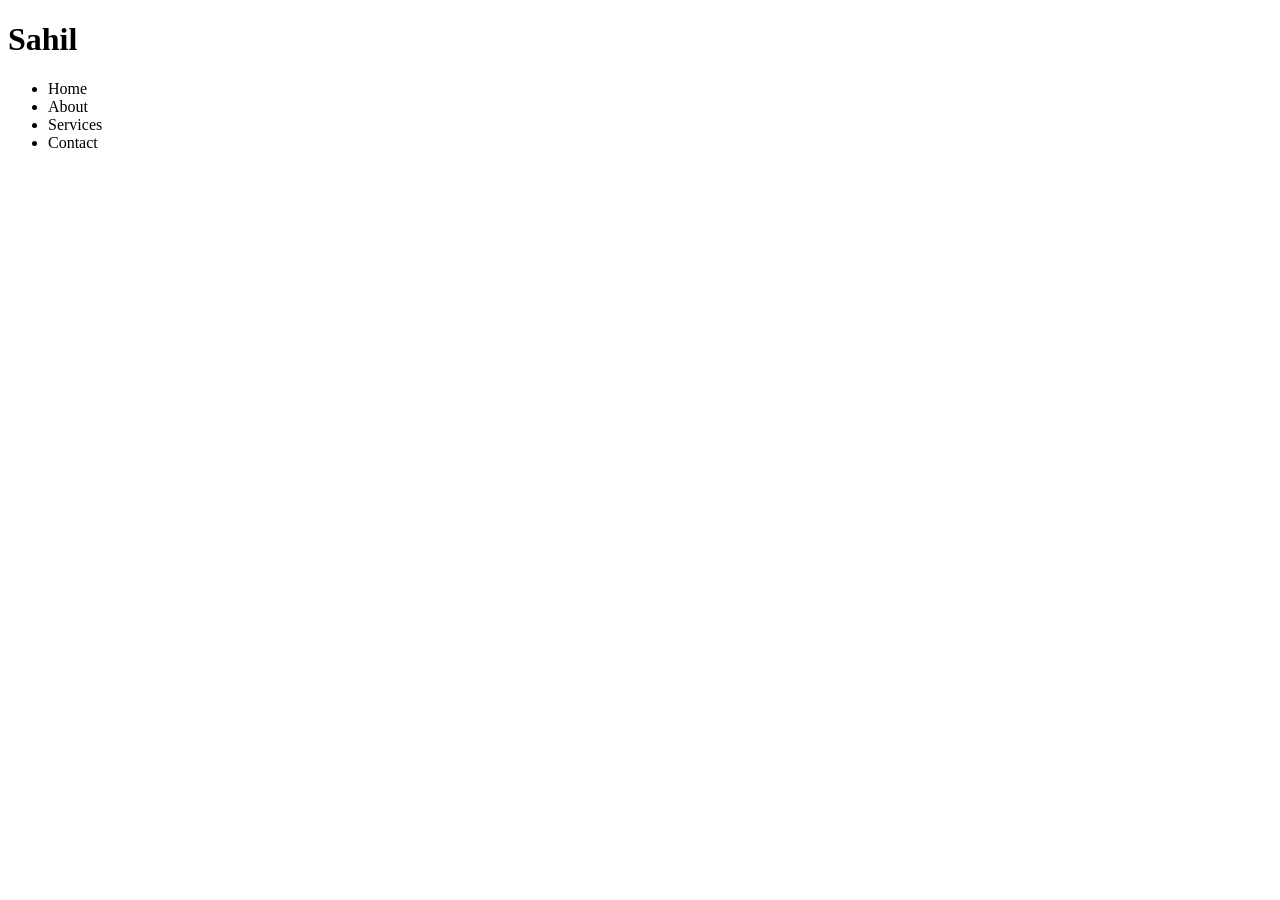
==== index.html @ 3a196357 "project initialize" ====
<!DOCTYPE html>
<html lang="en">


<head>
    <meta charset="UTF-8">
    <meta name="viewport" content="width=device-width, initial-scale=1.0">
    <title>Photoshoot</title>
    <link rel="stylesheet" href="style.css">
</head>

<body>
    <header class="container">
        <div class="left">
            <h1>Sahil</h1>
        </div>
        <nav class="right">
            <ul>
                <li>Home</li>
                <li>About</li>
                <li>Services</li>
                <li>Contact</li>
            </ul>
        </nav>
    </header>

</body>

</html>
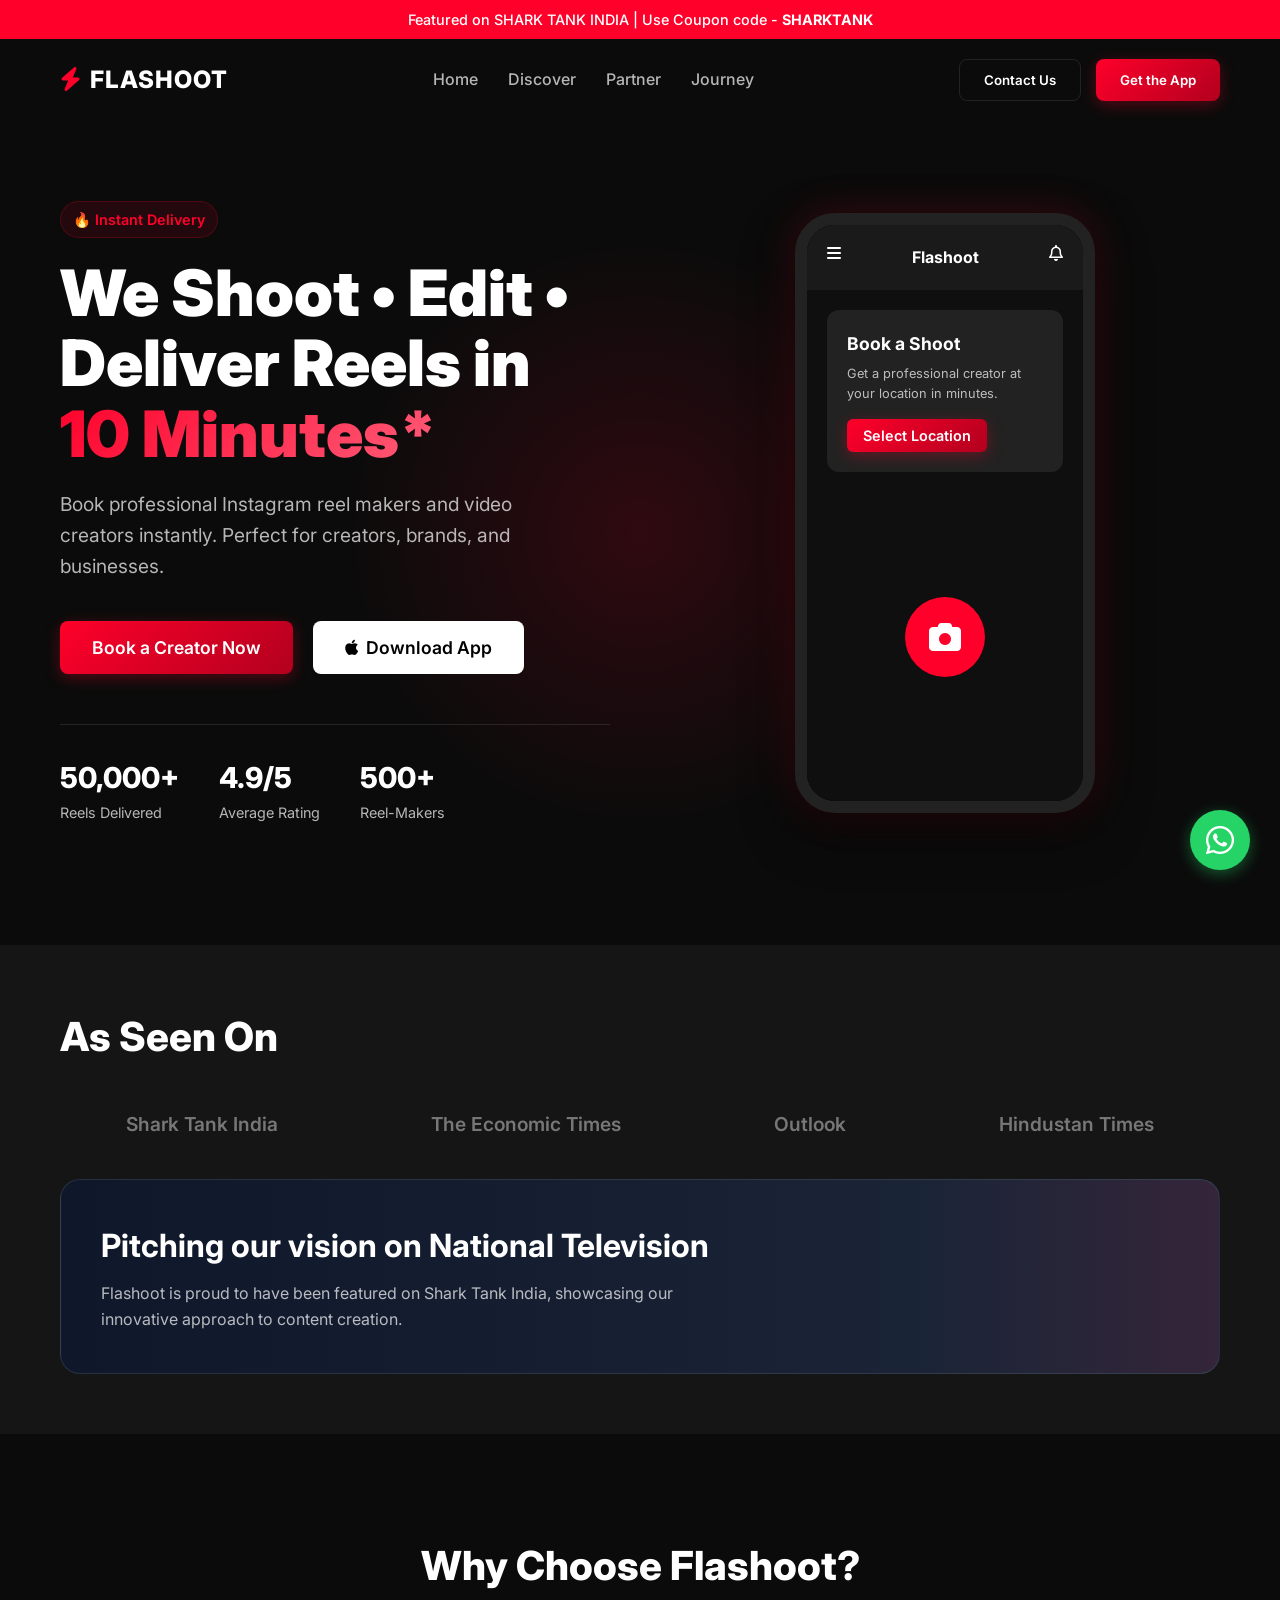
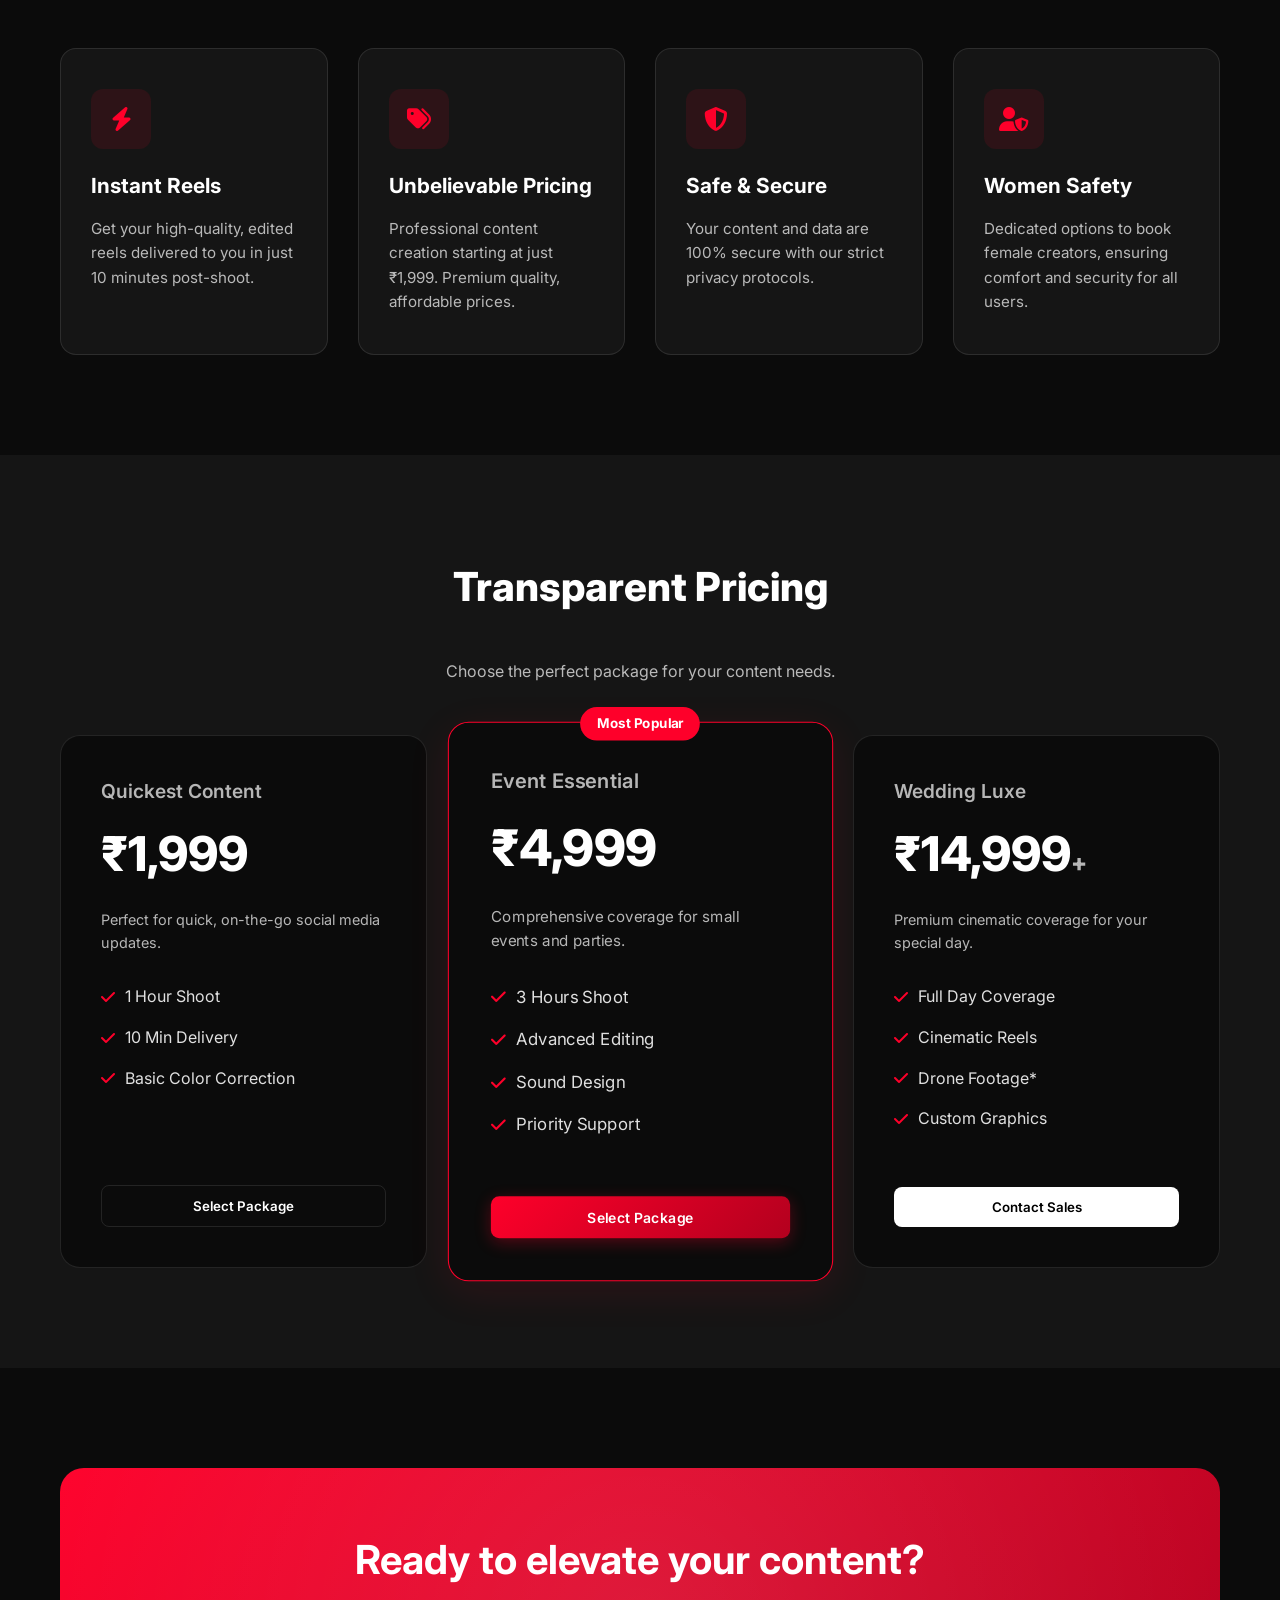
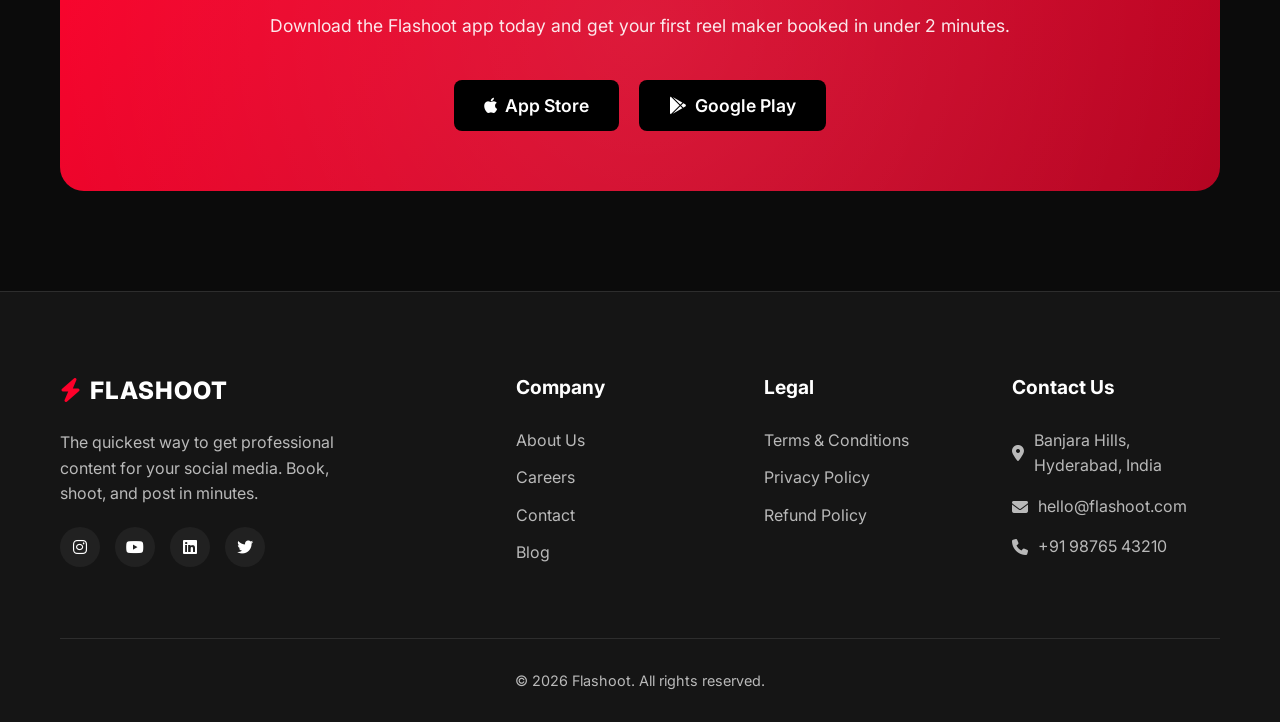
==== commit 99993f3a: "project initialize" ====
--- a/index.html
+++ b/index.html
@@ -1,29 +1,289 @@
 <!DOCTYPE html>
 <html lang="en">
-
-
 <head>
     <meta charset="UTF-8">
     <meta name="viewport" content="width=device-width, initial-scale=1.0">
-    <title>Photoshoot</title>
+    <title>Flashoot: Book Professional Instagram Reel Makers & Video Creators</title>
+    <!-- Google Fonts -->
+    <link rel="preconnect" href="https://fonts.googleapis.com">
+    <link rel="preconnect" href="https://fonts.gstatic.com" crossorigin>
+    <link href="https://fonts.googleapis.com/css2?family=Inter:wght@300;400;600;800;900&display=swap" rel="stylesheet">
+    <!-- FontAwesome for Icons -->
+    <link rel="stylesheet" href="https://cdnjs.cloudflare.com/ajax/libs/font-awesome/6.4.0/css/all.min.css">
     <link rel="stylesheet" href="style.css">
 </head>
-
 <body>
-    <header class="container">
-        <div class="left">
-            <h1>Sahil</h1>
-        </div>
-        <nav class="right">
-            <ul>
-                <li>Home</li>
-                <li>About</li>
-                <li>Services</li>
-                <li>Contact</li>
-            </ul>
-        </nav>
+
+    <!-- Top Banner -->
+    <div class="top-banner">
+        Featured on SHARK TANK INDIA | Use Coupon code - <strong>SHARKTANK</strong>
+    </div>
+
+    <!-- Navigation -->
+    <header class="navbar" id="navbar">
+        <div class="nav-container">
+            <a href="#" class="logo">
+                <span class="logo-icon"><i class="fa-solid fa-bolt"></i></span>
+                FLASHOOT
+            </a>
+            
+            <nav class="nav-links">
+                <a href="#home" class="active">Home</a>
+                <a href="#discover">Discover</a>
+                <a href="#partner">Partner</a>
+                <a href="#journey">Journey</a>
+            </nav>
+
+            <div class="nav-actions">
+                <button class="btn-outline">Contact Us</button>
+                <button class="btn-primary">Get the App</button>
+            </div>
+
+            <button class="mobile-menu-btn" id="mobile-menu-btn">
+                <i class="fa-solid fa-bars"></i>
+            </button>
+        </div>
     </header>
 
+    <!-- Mobile Menu -->
+    <div class="mobile-menu" id="mobile-menu">
+        <a href="#home">Home</a>
+        <a href="#discover">Discover</a>
+        <a href="#partner">Partner</a>
+        <a href="#journey">Journey</a>
+        <button class="btn-outline">Contact Us</button>
+        <button class="btn-primary">Get the App</button>
+    </div>
+
+    <!-- Hero Section -->
+    <section class="hero" id="home">
+        <div class="hero-bg-glow"></div>
+        <div class="container">
+            <div class="hero-content">
+                <div class="badge">🔥 Instant Delivery</div>
+                <h1 class="hero-title">We Shoot • Edit • Deliver Reels in <span class="highlight">10 Minutes*</span></h1>
+                <p class="hero-subtitle">Book professional Instagram reel makers and video creators instantly. Perfect for creators, brands, and businesses.</p>
+                <div class="hero-cta">
+                    <button class="btn-primary btn-large">Book a Creator Now</button>
+                    <button class="btn-secondary btn-large"><i class="fa-brands fa-apple"></i> Download App</button>
+                </div>
+                
+                <div class="stats-row">
+                    <div class="stat-item">
+                        <span class="stat-num">50,000+</span>
+                        <span class="stat-label">Reels Delivered</span>
+                    </div>
+                    <div class="stat-item">
+                        <span class="stat-num">4.9/5</span>
+                        <span class="stat-label">Average Rating</span>
+                    </div>
+                    <div class="stat-item">
+                        <span class="stat-num">500+</span>
+                        <span class="stat-label">Reel-Makers</span>
+                    </div>
+                </div>
+            </div>
+
+            <div class="hero-visual">
+                <div class="phone-mockup">
+                    <div class="phone-screen">
+                        <div class="app-header">
+                            <i class="fa-solid fa-bars"></i>
+                            <span>Flashoot</span>
+                            <i class="fa-regular fa-bell"></i>
+                        </div>
+                        <div class="app-body">
+                            <div class="app-card">
+                                <h3>Book a Shoot</h3>
+                                <p>Get a professional creator at your location in minutes.</p>
+                                <button class="btn-primary btn-small">Select Location</button>
+                            </div>
+                            <div class="app-pulse">
+                                <i class="fa-solid fa-camera"></i>
+                            </div>
+                        </div>
+                    </div>
+                </div>
+            </div>
+        </div>
+    </section>
+
+    <!-- Trust Section -->
+    <section class="trust-section">
+        <div class="container">
+            <h2 class="section-title">As Seen On</h2>
+            <div class="trust-logos">
+                <div class="logo-box">Shark Tank India</div>
+                <div class="logo-box">The Economic Times</div>
+                <div class="logo-box">Outlook</div>
+                <div class="logo-box">Hindustan Times</div>
+            </div>
+            
+            <div class="shark-tank-banner">
+                <div class="st-content">
+                    <h3>Pitching our vision on National Television</h3>
+                    <p>Flashoot is proud to have been featured on Shark Tank India, showcasing our innovative approach to content creation.</p>
+                </div>
+            </div>
+        </div>
+    </section>
+
+    <!-- Features Section -->
+    <section class="features" id="discover">
+        <div class="container">
+            <h2 class="section-title text-center">Why Choose Flashoot?</h2>
+            <div class="features-grid">
+                
+                <div class="feature-card">
+                    <div class="feature-icon"><i class="fa-solid fa-bolt"></i></div>
+                    <h3>Instant Reels</h3>
+                    <p>Get your high-quality, edited reels delivered to you in just 10 minutes post-shoot.</p>
+                </div>
+
+                <div class="feature-card">
+                    <div class="feature-icon"><i class="fa-solid fa-tags"></i></div>
+                    <h3>Unbelievable Pricing</h3>
+                    <p>Professional content creation starting at just ₹1,999. Premium quality, affordable prices.</p>
+                </div>
+
+                <div class="feature-card">
+                    <div class="feature-icon"><i class="fa-solid fa-shield-halved"></i></div>
+                    <h3>Safe & Secure</h3>
+                    <p>Your content and data are 100% secure with our strict privacy protocols.</p>
+                </div>
+
+                <div class="feature-card">
+                    <div class="feature-icon"><i class="fa-solid fa-user-shield"></i></div>
+                    <h3>Women Safety</h3>
+                    <p>Dedicated options to book female creators, ensuring comfort and security for all users.</p>
+                </div>
+
+            </div>
+        </div>
+    </section>
+
+    <!-- Pricing Section -->
+    <section class="pricing" id="pricing">
+        <div class="container">
+            <h2 class="section-title text-center">Transparent Pricing</h2>
+            <p class="section-subtitle text-center">Choose the perfect package for your content needs.</p>
+            
+            <div class="pricing-grid">
+                
+                <div class="pricing-card">
+                    <div class="pkg-name">Quickest Content</div>
+                    <div class="pkg-price">₹1,999</div>
+                    <p class="pkg-desc">Perfect for quick, on-the-go social media updates.</p>
+                    <ul class="pkg-features">
+                        <li><i class="fa-solid fa-check"></i> 1 Hour Shoot</li>
+                        <li><i class="fa-solid fa-check"></i> 10 Min Delivery</li>
+                        <li><i class="fa-solid fa-check"></i> Basic Color Correction</li>
+                    </ul>
+                    <button class="btn-outline w-100">Select Package</button>
+                </div>
+
+                <div class="pricing-card popular">
+                    <div class="popular-badge">Most Popular</div>
+                    <div class="pkg-name">Event Essential</div>
+                    <div class="pkg-price">₹4,999</div>
+                    <p class="pkg-desc">Comprehensive coverage for small events and parties.</p>
+                    <ul class="pkg-features">
+                        <li><i class="fa-solid fa-check"></i> 3 Hours Shoot</li>
+                        <li><i class="fa-solid fa-check"></i> Advanced Editing</li>
+                        <li><i class="fa-solid fa-check"></i> Sound Design</li>
+                        <li><i class="fa-solid fa-check"></i> Priority Support</li>
+                    </ul>
+                    <button class="btn-primary w-100">Select Package</button>
+                </div>
+
+                <div class="pricing-card premium">
+                    <div class="pkg-name">Wedding Luxe</div>
+                    <div class="pkg-price">₹14,999<span class="onwards">+</span></div>
+                    <p class="pkg-desc">Premium cinematic coverage for your special day.</p>
+                    <ul class="pkg-features">
+                        <li><i class="fa-solid fa-check"></i> Full Day Coverage</li>
+                        <li><i class="fa-solid fa-check"></i> Cinematic Reels</li>
+                        <li><i class="fa-solid fa-check"></i> Drone Footage*</li>
+                        <li><i class="fa-solid fa-check"></i> Custom Graphics</li>
+                    </ul>
+                    <button class="btn-secondary w-100">Contact Sales</button>
+                </div>
+
+            </div>
+        </div>
+    </section>
+
+    <!-- App CTA Section -->
+    <section class="app-cta">
+        <div class="container">
+            <div class="cta-box">
+                <div class="cta-content">
+                    <h2>Ready to elevate your content?</h2>
+                    <p>Download the Flashoot app today and get your first reel maker booked in under 2 minutes.</p>
+                    <div class="store-buttons">
+                        <button class="btn-store"><i class="fa-brands fa-apple"></i> App Store</button>
+                        <button class="btn-store"><i class="fa-brands fa-google-play"></i> Google Play</button>
+                    </div>
+                </div>
+            </div>
+        </div>
+    </section>
+
+    <!-- Footer -->
+    <footer class="footer">
+        <div class="container">
+            <div class="footer-grid">
+                <div class="footer-brand">
+                    <a href="#" class="logo">
+                        <span class="logo-icon"><i class="fa-solid fa-bolt"></i></span>
+                        FLASHOOT
+                    </a>
+                    <p>The quickest way to get professional content for your social media. Book, shoot, and post in minutes.</p>
+                    <div class="social-links">
+                        <a href="#"><i class="fa-brands fa-instagram"></i></a>
+                        <a href="#"><i class="fa-brands fa-youtube"></i></a>
+                        <a href="#"><i class="fa-brands fa-linkedin"></i></a>
+                        <a href="#"><i class="fa-brands fa-twitter"></i></a>
+                    </div>
+                </div>
+                
+                <div class="footer-links">
+                    <h3>Company</h3>
+                    <ul>
+                        <li><a href="#">About Us</a></li>
+                        <li><a href="#">Careers</a></li>
+                        <li><a href="#">Contact</a></li>
+                        <li><a href="#">Blog</a></li>
+                    </ul>
+                </div>
+
+                <div class="footer-links">
+                    <h3>Legal</h3>
+                    <ul>
+                        <li><a href="#">Terms & Conditions</a></li>
+                        <li><a href="#">Privacy Policy</a></li>
+                        <li><a href="#">Refund Policy</a></li>
+                    </ul>
+                </div>
+
+                <div class="footer-contact">
+                    <h3>Contact Us</h3>
+                    <p><i class="fa-solid fa-location-dot"></i> Banjara Hills, Hyderabad, India</p>
+                    <p><i class="fa-solid fa-envelope"></i> hello@flashoot.com</p>
+                    <p><i class="fa-solid fa-phone"></i> +91 98765 43210</p>
+                </div>
+            </div>
+            <div class="footer-bottom">
+                <p>&copy; 2026 Flashoot. All rights reserved.</p>
+            </div>
+        </div>
+    </footer>
+
+    <!-- Floating WhatsApp Button -->
+    <a href="#" class="whatsapp-float">
+        <i class="fa-brands fa-whatsapp"></i>
+    </a>
+
+    <script src="script.js"></script>
 </body>
-
 </html>
--- a/style.css
+++ b/style.css
@@ -0,0 +1,784 @@
+:root {
+    --primary: #FE002A;
+    --primary-dark: #B3001E;
+    --bg-dark: #0B0B0B;
+    --bg-card: #151515;
+    --bg-card-hover: #1e1e1e;
+    --text-main: #ffffff;
+    --text-muted: rgba(255, 255, 255, 0.7);
+    --border-light: rgba(255, 255, 255, 0.1);
+    --glow-red: rgba(254, 0, 42, 0.3);
+    --transition: all 0.3s ease;
+}
+
+* {
+    margin: 0;
+    padding: 0;
+    box-sizing: border-box;
+}
+
+html {
+    scroll-behavior: smooth;
+}
+
+body {
+    font-family: 'Inter', sans-serif;
+    background-color: var(--bg-dark);
+    color: var(--text-main);
+    line-height: 1.6;
+    overflow-x: hidden;
+}
+
+a {
+    text-decoration: none;
+    color: inherit;
+}
+
+ul {
+    list-style: none;
+}
+
+.container {
+    max-width: 1200px;
+    margin: 0 auto;
+    padding: 0 20px;
+}
+
+/* Utilities */
+.text-center { text-align: center; }
+.w-100 { width: 100%; }
+
+/* Buttons */
+button {
+    font-family: inherit;
+    cursor: pointer;
+    border: none;
+    outline: none;
+    transition: var(--transition);
+    font-weight: 600;
+    border-radius: 8px;
+    display: inline-flex;
+    align-items: center;
+    justify-content: center;
+    gap: 8px;
+}
+
+.btn-primary {
+    background: linear-gradient(135deg, var(--primary), var(--primary-dark));
+    color: white;
+    padding: 12px 24px;
+    box-shadow: 0 4px 15px var(--glow-red);
+}
+
+.btn-primary:hover {
+    transform: translateY(-2px);
+    box-shadow: 0 6px 20px rgba(254, 0, 42, 0.5);
+}
+
+.btn-secondary {
+    background: white;
+    color: black;
+    padding: 12px 24px;
+}
+
+.btn-secondary:hover {
+    background: #f0f0f0;
+    transform: translateY(-2px);
+}
+
+.btn-outline {
+    background: transparent;
+    color: white;
+    border: 1px solid var(--border-light);
+    padding: 12px 24px;
+}
+
+.btn-outline:hover {
+    background: rgba(255, 255, 255, 0.05);
+    border-color: rgba(255, 255, 255, 0.2);
+}
+
+.btn-large {
+    padding: 16px 32px;
+    font-size: 1.1rem;
+}
+
+.btn-small {
+    padding: 8px 16px;
+    font-size: 0.9rem;
+    border-radius: 6px;
+}
+
+/* Top Banner */
+.top-banner {
+    background: var(--primary);
+    color: white;
+    text-align: center;
+    padding: 8px 20px;
+    font-size: 0.9rem;
+    font-weight: 500;
+}
+
+/* Navigation */
+.navbar {
+    position: sticky;
+    top: 0;
+    z-index: 1000;
+    background: transparent;
+    transition: background-color 0.3s ease, backdrop-filter 0.3s ease;
+    padding: 20px 0;
+}
+
+.navbar.scrolled {
+    background: rgba(11, 11, 11, 0.9);
+    backdrop-filter: blur(10px);
+    padding: 15px 0;
+    border-bottom: 1px solid var(--border-light);
+}
+
+.nav-container {
+    max-width: 1200px;
+    margin: 0 auto;
+    padding: 0 20px;
+    display: flex;
+    justify-content: space-between;
+    align-items: center;
+}
+
+.logo {
+    font-size: 1.5rem;
+    font-weight: 800;
+    letter-spacing: 1px;
+    display: flex;
+    align-items: center;
+    gap: 8px;
+}
+
+.logo-icon {
+    color: var(--primary);
+}
+
+.nav-links {
+    display: flex;
+    gap: 30px;
+}
+
+.nav-links a {
+    font-weight: 500;
+    color: var(--text-muted);
+    transition: var(--transition);
+}
+
+.nav-links a:hover, .nav-links a.active {
+    color: white;
+}
+
+.nav-actions {
+    display: flex;
+    gap: 15px;
+}
+
+.mobile-menu-btn {
+    display: none;
+    background: transparent;
+    color: white;
+    font-size: 1.5rem;
+    padding: 5px;
+}
+
+.mobile-menu {
+    display: none;
+    flex-direction: column;
+    background: var(--bg-card);
+    padding: 20px;
+    position: fixed;
+    top: 70px;
+    left: 0;
+    right: 0;
+    z-index: 999;
+    border-bottom: 1px solid var(--border-light);
+}
+
+.mobile-menu.active {
+    display: flex;
+    gap: 15px;
+}
+
+.mobile-menu a {
+    padding: 10px 0;
+    border-bottom: 1px solid var(--border-light);
+}
+
+/* Hero Section */
+.hero {
+    position: relative;
+    padding: 80px 0 120px;
+    overflow: hidden;
+}
+
+.hero-bg-glow {
+    position: absolute;
+    top: 50%;
+    left: 50%;
+    transform: translate(-50%, -50%);
+    width: 600px;
+    height: 600px;
+    background: radial-gradient(circle, var(--glow-red) 0%, transparent 70%);
+    z-index: -1;
+    opacity: 0.5;
+}
+
+.hero .container {
+    display: flex;
+    align-items: center;
+    gap: 60px;
+}
+
+.hero-content {
+    flex: 1;
+}
+
+.badge {
+    display: inline-block;
+    padding: 6px 12px;
+    background: rgba(254, 0, 42, 0.1);
+    color: var(--primary);
+    border-radius: 20px;
+    font-size: 0.9rem;
+    font-weight: 600;
+    margin-bottom: 20px;
+    border: 1px solid rgba(254, 0, 42, 0.2);
+}
+
+.hero-title {
+    font-size: 4rem;
+    font-weight: 900;
+    line-height: 1.1;
+    margin-bottom: 20px;
+}
+
+.highlight {
+    background: linear-gradient(135deg, #FE002A, #FF5E7A);
+    -webkit-background-clip: text;
+    -webkit-text-fill-color: transparent;
+}
+
+.hero-subtitle {
+    font-size: 1.2rem;
+    color: var(--text-muted);
+    margin-bottom: 40px;
+    max-width: 500px;
+}
+
+.hero-cta {
+    display: flex;
+    gap: 20px;
+    margin-bottom: 50px;
+}
+
+.stats-row {
+    display: flex;
+    gap: 40px;
+    padding-top: 30px;
+    border-top: 1px solid var(--border-light);
+}
+
+.stat-item {
+    display: flex;
+    flex-direction: column;
+}
+
+.stat-num {
+    font-size: 1.8rem;
+    font-weight: 800;
+    color: white;
+}
+
+.stat-label {
+    font-size: 0.9rem;
+    color: var(--text-muted);
+}
+
+.hero-visual {
+    flex: 1;
+    display: flex;
+    justify-content: center;
+}
+
+.phone-mockup {
+    width: 300px;
+    height: 600px;
+    border: 12px solid #222;
+    border-radius: 40px;
+    background: black;
+    position: relative;
+    box-shadow: 0 20px 50px rgba(0,0,0,0.5), 0 0 40px rgba(254, 0, 42, 0.2);
+    overflow: hidden;
+}
+
+.phone-screen {
+    width: 100%;
+    height: 100%;
+    background: #0f0f0f;
+    display: flex;
+    flex-direction: column;
+}
+
+.app-header {
+    display: flex;
+    justify-content: space-between;
+    padding: 20px;
+    background: #1a1a1a;
+    font-weight: bold;
+}
+
+.app-body {
+    padding: 20px;
+    flex: 1;
+    display: flex;
+    flex-direction: column;
+    gap: 20px;
+}
+
+.app-card {
+    background: #222;
+    padding: 20px;
+    border-radius: 12px;
+}
+
+.app-card h3 {
+    margin-bottom: 5px;
+    font-size: 1.1rem;
+}
+
+.app-card p {
+    font-size: 0.8rem;
+    color: var(--text-muted);
+    margin-bottom: 15px;
+}
+
+.app-pulse {
+    width: 80px;
+    height: 80px;
+    background: var(--primary);
+    border-radius: 50%;
+    margin: auto auto;
+    display: flex;
+    align-items: center;
+    justify-content: center;
+    font-size: 2rem;
+    box-shadow: 0 0 0 0 rgba(254, 0, 42, 0.7);
+    animation: pulse 2s infinite;
+}
+
+@keyframes pulse {
+    0% { box-shadow: 0 0 0 0 rgba(254, 0, 42, 0.7); }
+    70% { box-shadow: 0 0 0 20px rgba(254, 0, 42, 0); }
+    100% { box-shadow: 0 0 0 0 rgba(254, 0, 42, 0); }
+}
+
+/* Trust Section */
+.trust-section {
+    padding: 60px 0;
+    background: var(--bg-card);
+}
+
+.section-title {
+    font-size: 2.5rem;
+    font-weight: 800;
+    margin-bottom: 40px;
+}
+
+.trust-logos {
+    display: flex;
+    justify-content: space-around;
+    align-items: center;
+    flex-wrap: wrap;
+    gap: 20px;
+    margin-bottom: 40px;
+}
+
+.logo-box {
+    color: var(--text-muted);
+    font-weight: 600;
+    font-size: 1.2rem;
+    filter: grayscale(100%);
+    opacity: 0.6;
+    transition: var(--transition);
+}
+
+.logo-box:hover {
+    filter: grayscale(0%);
+    opacity: 1;
+}
+
+.shark-tank-banner {
+    background: linear-gradient(90deg, #0f172a, #1e293b);
+    border-radius: 20px;
+    padding: 40px;
+    border: 1px solid var(--border-light);
+    position: relative;
+    overflow: hidden;
+}
+
+.shark-tank-banner::after {
+    content: '';
+    position: absolute;
+    top: 0;
+    right: 0;
+    bottom: 0;
+    width: 300px;
+    background: linear-gradient(90deg, transparent, rgba(254,0,42,0.1));
+}
+
+.st-content h3 {
+    font-size: 2rem;
+    margin-bottom: 10px;
+}
+
+.st-content p {
+    color: var(--text-muted);
+    max-width: 600px;
+}
+
+/* Features */
+.features {
+    padding: 100px 0;
+}
+
+.features-grid {
+    display: grid;
+    grid-template-columns: repeat(auto-fit, minmax(250px, 1fr));
+    gap: 30px;
+    margin-top: 50px;
+}
+
+.feature-card {
+    background: var(--bg-card);
+    padding: 40px 30px;
+    border-radius: 16px;
+    border: 1px solid var(--border-light);
+    transition: var(--transition);
+}
+
+.feature-card:hover {
+    transform: translateY(-5px);
+    border-color: rgba(254, 0, 42, 0.3);
+    background: var(--bg-card-hover);
+}
+
+.feature-icon {
+    width: 60px;
+    height: 60px;
+    background: rgba(254, 0, 42, 0.1);
+    color: var(--primary);
+    border-radius: 12px;
+    display: flex;
+    align-items: center;
+    justify-content: center;
+    font-size: 1.5rem;
+    margin-bottom: 20px;
+}
+
+.feature-card h3 {
+    margin-bottom: 15px;
+    font-size: 1.3rem;
+}
+
+.feature-card p {
+    color: var(--text-muted);
+    font-size: 0.95rem;
+}
+
+/* Pricing */
+.pricing {
+    padding: 100px 0;
+    background: var(--bg-card);
+}
+
+.section-subtitle {
+    color: var(--text-muted);
+    margin-bottom: 50px;
+}
+
+.pricing-grid {
+    display: grid;
+    grid-template-columns: repeat(auto-fit, minmax(300px, 1fr));
+    gap: 30px;
+}
+
+.pricing-card {
+    background: var(--bg-dark);
+    padding: 40px;
+    border-radius: 20px;
+    border: 1px solid var(--border-light);
+    position: relative;
+    display: flex;
+    flex-direction: column;
+}
+
+.pricing-card.popular {
+    border-color: var(--primary);
+    transform: scale(1.05);
+    box-shadow: 0 10px 40px rgba(254, 0, 42, 0.1);
+}
+
+.popular-badge {
+    position: absolute;
+    top: -15px;
+    left: 50%;
+    transform: translateX(-50%);
+    background: var(--primary);
+    color: white;
+    padding: 6px 16px;
+    border-radius: 20px;
+    font-size: 0.8rem;
+    font-weight: bold;
+}
+
+.pkg-name {
+    font-size: 1.2rem;
+    font-weight: 600;
+    color: var(--text-muted);
+    margin-bottom: 10px;
+}
+
+.pkg-price {
+    font-size: 3rem;
+    font-weight: 800;
+    margin-bottom: 15px;
+}
+
+.pkg-price span {
+    font-size: 1.5rem;
+    color: var(--text-muted);
+}
+
+.pkg-desc {
+    color: var(--text-muted);
+    margin-bottom: 30px;
+    font-size: 0.9rem;
+}
+
+.pkg-features {
+    margin-bottom: 40px;
+    flex: 1;
+}
+
+.pkg-features li {
+    margin-bottom: 15px;
+    display: flex;
+    align-items: center;
+    gap: 10px;
+    color: #e0e0e0;
+}
+
+.pkg-features li i {
+    color: var(--primary);
+}
+
+/* App CTA */
+.app-cta {
+    padding: 100px 0;
+}
+
+.cta-box {
+    background: linear-gradient(135deg, var(--primary), var(--primary-dark));
+    border-radius: 24px;
+    padding: 60px;
+    text-align: center;
+    position: relative;
+    overflow: hidden;
+}
+
+.cta-box::before {
+    content: '';
+    position: absolute;
+    top: -50%;
+    left: -50%;
+    width: 200%;
+    height: 200%;
+    background: radial-gradient(circle, rgba(255,255,255,0.1) 0%, transparent 60%);
+}
+
+.cta-content {
+    position: relative;
+    z-index: 1;
+}
+
+.cta-content h2 {
+    font-size: 2.5rem;
+    margin-bottom: 20px;
+}
+
+.cta-content p {
+    font-size: 1.1rem;
+    margin-bottom: 40px;
+    opacity: 0.9;
+}
+
+.store-buttons {
+    display: flex;
+    justify-content: center;
+    gap: 20px;
+}
+
+.btn-store {
+    background: black;
+    color: white;
+    padding: 15px 30px;
+    font-size: 1.1rem;
+}
+
+.btn-store:hover {
+    background: #222;
+    transform: translateY(-2px);
+}
+
+/* Footer */
+.footer {
+    background: var(--bg-card);
+    padding: 80px 0 30px;
+    border-top: 1px solid var(--border-light);
+}
+
+.footer-grid {
+    display: grid;
+    grid-template-columns: 2fr 1fr 1fr 1fr;
+    gap: 40px;
+    margin-bottom: 60px;
+}
+
+.footer-brand p {
+    color: var(--text-muted);
+    margin: 20px 0;
+    max-width: 300px;
+}
+
+.social-links {
+    display: flex;
+    gap: 15px;
+}
+
+.social-links a {
+    width: 40px;
+    height: 40px;
+    border-radius: 50%;
+    background: rgba(255,255,255,0.05);
+    display: flex;
+    align-items: center;
+    justify-content: center;
+    transition: var(--transition);
+}
+
+.social-links a:hover {
+    background: var(--primary);
+    color: white;
+}
+
+.footer-links h3, .footer-contact h3 {
+    font-size: 1.2rem;
+    margin-bottom: 25px;
+}
+
+.footer-links ul li {
+    margin-bottom: 12px;
+}
+
+.footer-links ul a {
+    color: var(--text-muted);
+    transition: var(--transition);
+}
+
+.footer-links ul a:hover {
+    color: var(--primary);
+}
+
+.footer-contact p {
+    color: var(--text-muted);
+    margin-bottom: 15px;
+    display: flex;
+    align-items: center;
+    gap: 10px;
+}
+
+.footer-bottom {
+    text-align: center;
+    padding-top: 30px;
+    border-top: 1px solid var(--border-light);
+    color: var(--text-muted);
+    font-size: 0.9rem;
+}
+
+/* WhatsApp Float */
+.whatsapp-float {
+    position: fixed;
+    bottom: 30px;
+    right: 30px;
+    background: #25D366;
+    color: white;
+    width: 60px;
+    height: 60px;
+    border-radius: 50%;
+    display: flex;
+    align-items: center;
+    justify-content: center;
+    font-size: 2rem;
+    box-shadow: 0 4px 15px rgba(37, 211, 102, 0.4);
+    z-index: 1000;
+    transition: var(--transition);
+}
+
+.whatsapp-float:hover {
+    transform: scale(1.1);
+}
+
+/* Responsive */
+@media (max-width: 992px) {
+    .hero .container {
+        flex-direction: column;
+        text-align: center;
+    }
+
+    .hero-subtitle {
+        margin: 0 auto 40px;
+    }
+
+    .hero-cta {
+        justify-content: center;
+    }
+
+    .stats-row {
+        justify-content: center;
+    }
+
+    .footer-grid {
+        grid-template-columns: 1fr 1fr;
+    }
+}
+
+@media (max-width: 768px) {
+    .nav-links, .nav-actions {
+        display: none;
+    }
+
+    .mobile-menu-btn {
+        display: block;
+    }
+
+    .hero-title {
+        font-size: 3rem;
+    }
+
+    .pricing-card.popular {
+        transform: scale(1);
+    }
+
+    .footer-grid {
+        grid-template-columns: 1fr;
+    }
+    
+    .store-buttons {
+        flex-direction: column;
+    }
+}
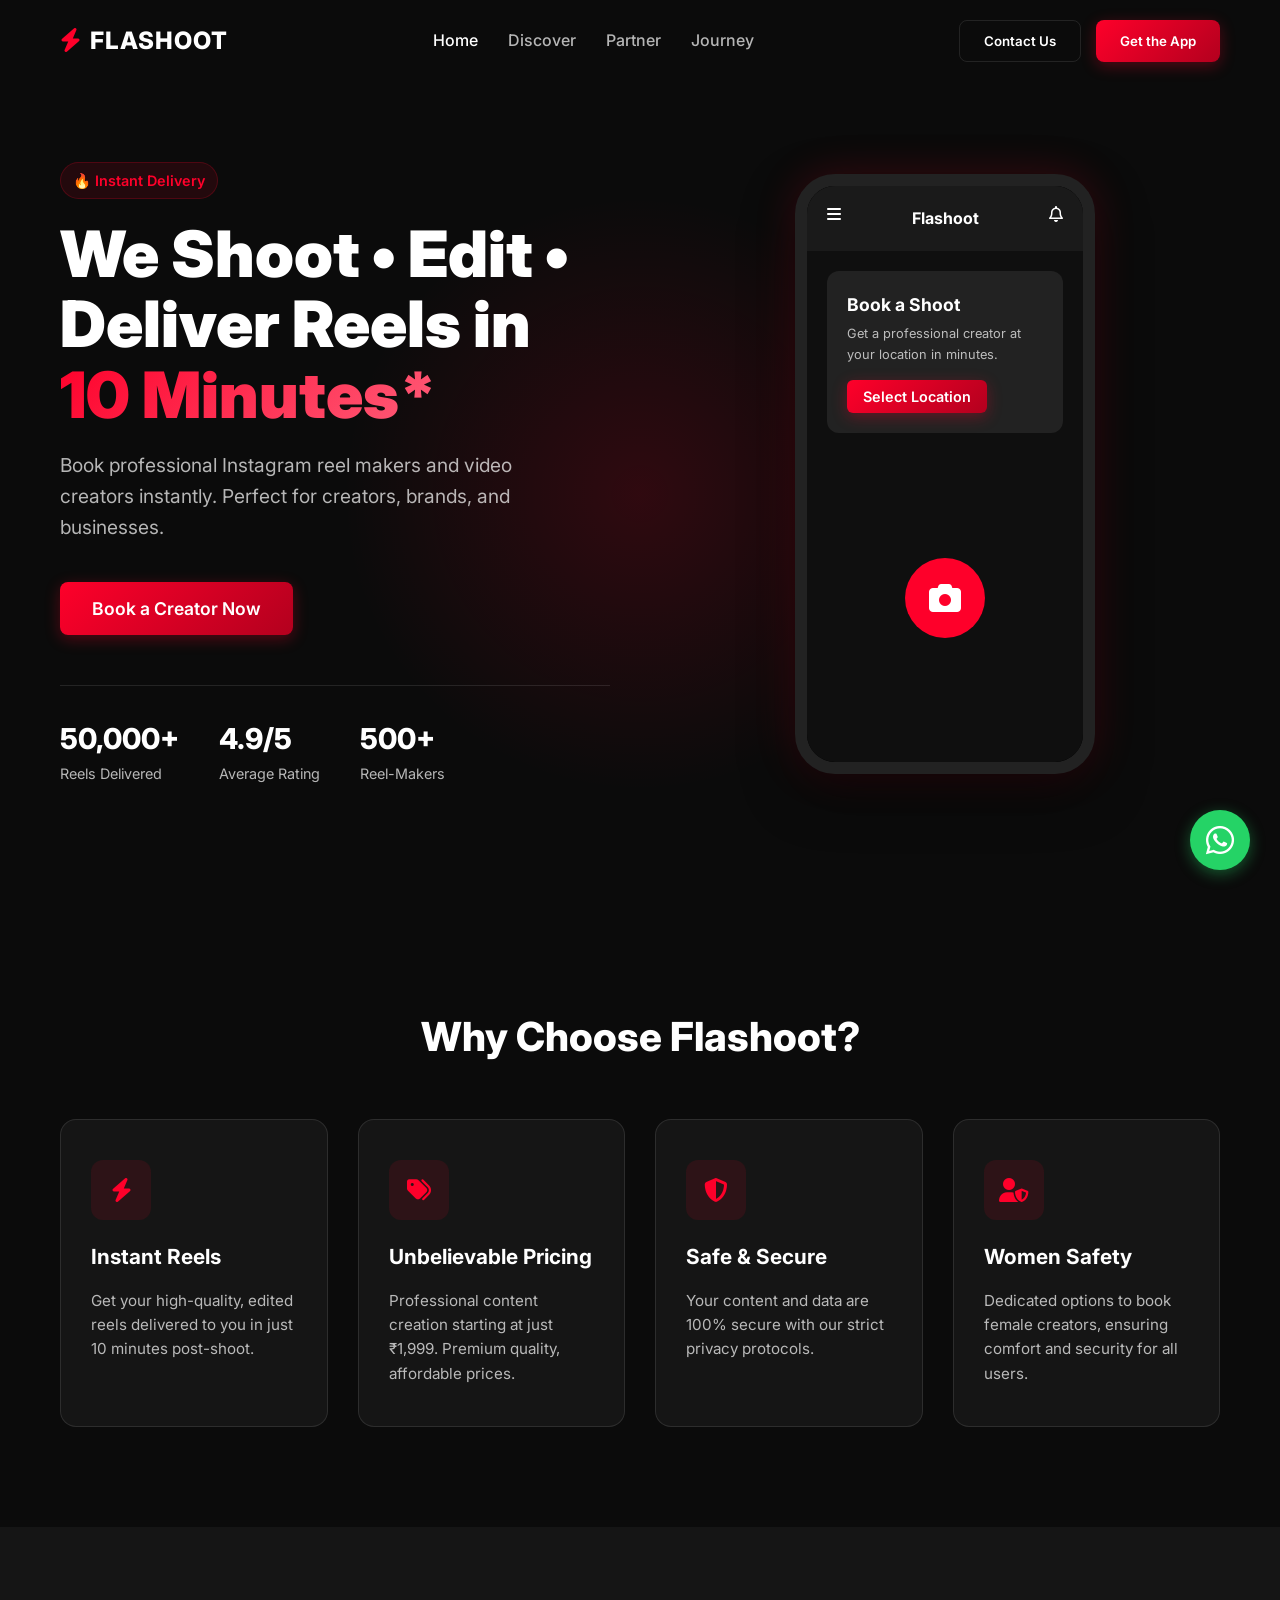
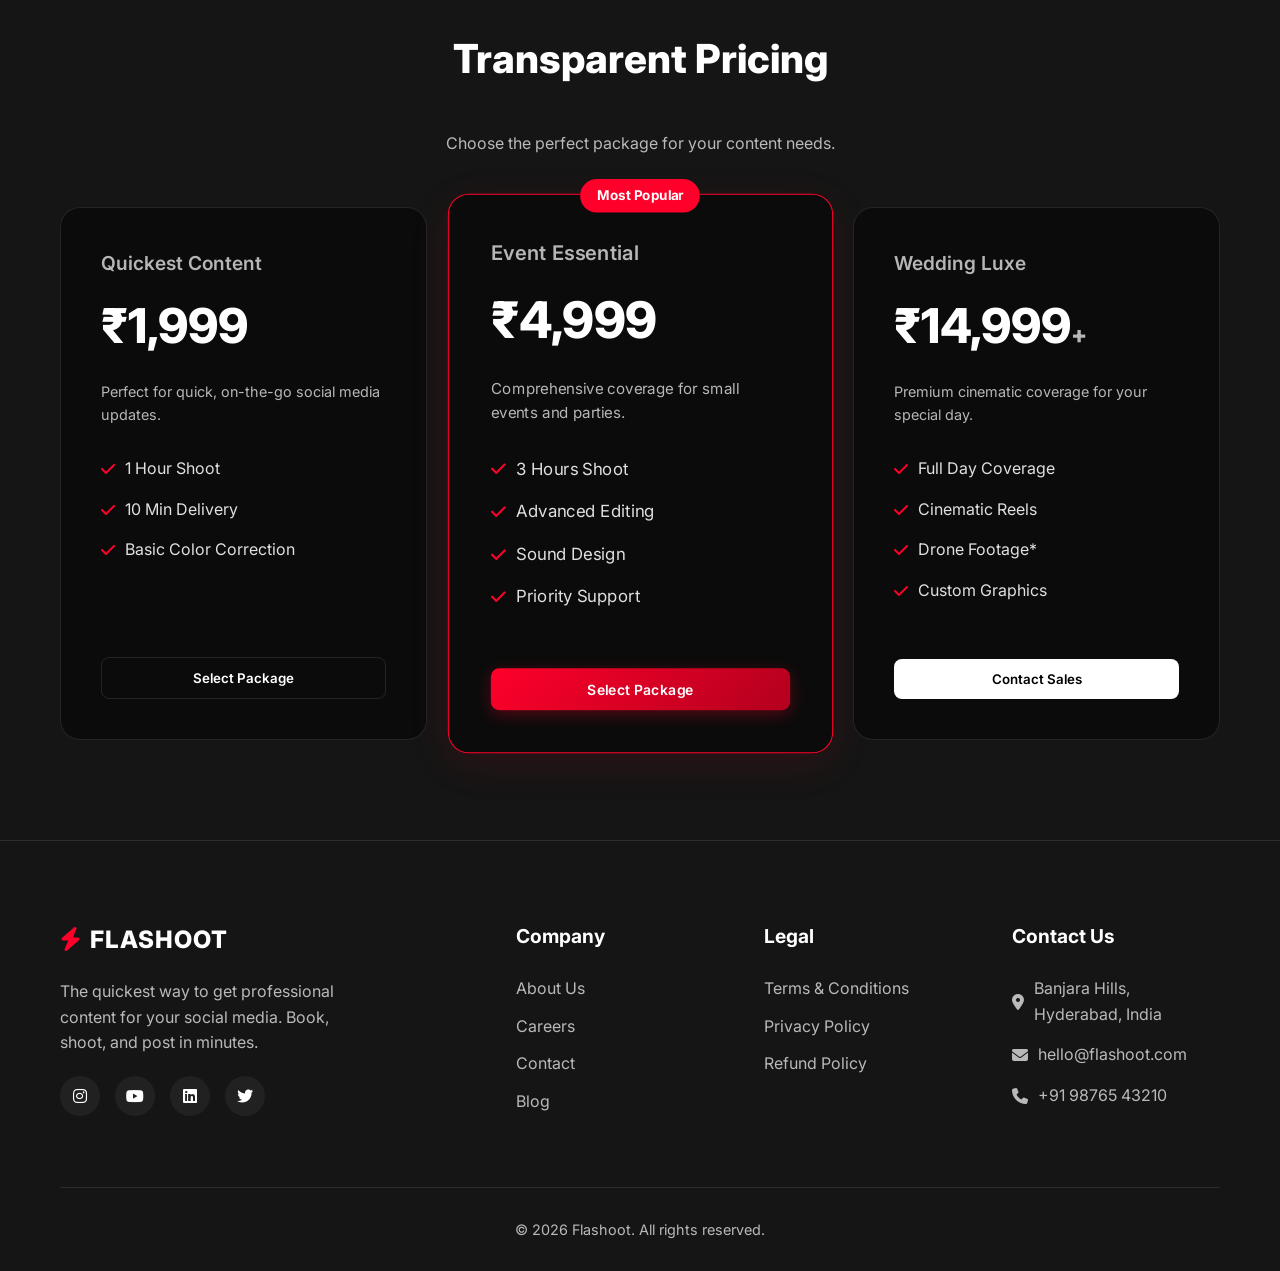
==== commit 4074f480: "updated ui" ====
--- a/index.html
+++ b/index.html
@@ -1,5 +1,6 @@
 <!DOCTYPE html>
 <html lang="en">
+
 <head>
     <meta charset="UTF-8">
     <meta name="viewport" content="width=device-width, initial-scale=1.0">
@@ -12,12 +13,13 @@
     <link rel="stylesheet" href="https://cdnjs.cloudflare.com/ajax/libs/font-awesome/6.4.0/css/all.min.css">
     <link rel="stylesheet" href="style.css">
 </head>
+
 <body>
 
     <!-- Top Banner -->
-    <div class="top-banner">
+    <!-- <div class="top-banner">
         Featured on SHARK TANK INDIA | Use Coupon code - <strong>SHARKTANK</strong>
-    </div>
+    </div> -->
 
     <!-- Navigation -->
     <header class="navbar" id="navbar">
@@ -26,7 +28,7 @@
                 <span class="logo-icon"><i class="fa-solid fa-bolt"></i></span>
                 FLASHOOT
             </a>
-            
+
             <nav class="nav-links">
                 <a href="#home" class="active">Home</a>
                 <a href="#discover">Discover</a>
@@ -52,7 +54,7 @@
         <a href="#partner">Partner</a>
         <a href="#journey">Journey</a>
         <button class="btn-outline">Contact Us</button>
-        <button class="btn-primary">Get the App</button>
+        <!-- <button class="btn-primary">Get the App</button> -->
     </div>
 
     <!-- Hero Section -->
@@ -61,13 +63,15 @@
         <div class="container">
             <div class="hero-content">
                 <div class="badge">🔥 Instant Delivery</div>
-                <h1 class="hero-title">We Shoot • Edit • Deliver Reels in <span class="highlight">10 Minutes*</span></h1>
-                <p class="hero-subtitle">Book professional Instagram reel makers and video creators instantly. Perfect for creators, brands, and businesses.</p>
+                <h1 class="hero-title">We Shoot • Edit • Deliver Reels in <span class="highlight">10 Minutes*</span>
+                </h1>
+                <p class="hero-subtitle">Book professional Instagram reel makers and video creators instantly. Perfect
+                    for creators, brands, and businesses.</p>
                 <div class="hero-cta">
                     <button class="btn-primary btn-large">Book a Creator Now</button>
-                    <button class="btn-secondary btn-large"><i class="fa-brands fa-apple"></i> Download App</button>
-                </div>
-                
+                    <!-- <button class="btn-secondary btn-large"><i class="fa-brands fa-apple"></i> Download App</button> -->
+                </div>
+
                 <div class="stats-row">
                     <div class="stat-item">
                         <span class="stat-num">50,000+</span>
@@ -109,7 +113,7 @@
     </section>
 
     <!-- Trust Section -->
-    <section class="trust-section">
+    <!-- <section class="trust-section">
         <div class="container">
             <h2 class="section-title">As Seen On</h2>
             <div class="trust-logos">
@@ -118,22 +122,23 @@
                 <div class="logo-box">Outlook</div>
                 <div class="logo-box">Hindustan Times</div>
             </div>
-            
+
             <div class="shark-tank-banner">
                 <div class="st-content">
                     <h3>Pitching our vision on National Television</h3>
-                    <p>Flashoot is proud to have been featured on Shark Tank India, showcasing our innovative approach to content creation.</p>
-                </div>
-            </div>
-        </div>
-    </section>
+                    <p>Flashoot is proud to have been featured on Shark Tank India, showcasing our innovative approach
+                        to content creation.</p>
+                </div>
+            </div>
+        </div>
+    </section> -->
 
     <!-- Features Section -->
     <section class="features" id="discover">
         <div class="container">
             <h2 class="section-title text-center">Why Choose Flashoot?</h2>
             <div class="features-grid">
-                
+
                 <div class="feature-card">
                     <div class="feature-icon"><i class="fa-solid fa-bolt"></i></div>
                     <h3>Instant Reels</h3>
@@ -167,9 +172,9 @@
         <div class="container">
             <h2 class="section-title text-center">Transparent Pricing</h2>
             <p class="section-subtitle text-center">Choose the perfect package for your content needs.</p>
-            
+
             <div class="pricing-grid">
-                
+
                 <div class="pricing-card">
                     <div class="pkg-name">Quickest Content</div>
                     <div class="pkg-price">₹1,999</div>
@@ -214,7 +219,7 @@
     </section>
 
     <!-- App CTA Section -->
-    <section class="app-cta">
+    <!-- <section class="app-cta">
         <div class="container">
             <div class="cta-box">
                 <div class="cta-content">
@@ -227,7 +232,7 @@
                 </div>
             </div>
         </div>
-    </section>
+    </section> -->
 
     <!-- Footer -->
     <footer class="footer">
@@ -238,7 +243,8 @@
                         <span class="logo-icon"><i class="fa-solid fa-bolt"></i></span>
                         FLASHOOT
                     </a>
-                    <p>The quickest way to get professional content for your social media. Book, shoot, and post in minutes.</p>
+                    <p>The quickest way to get professional content for your social media. Book, shoot, and post in
+                        minutes.</p>
                     <div class="social-links">
                         <a href="#"><i class="fa-brands fa-instagram"></i></a>
                         <a href="#"><i class="fa-brands fa-youtube"></i></a>
@@ -246,7 +252,7 @@
                         <a href="#"><i class="fa-brands fa-twitter"></i></a>
                     </div>
                 </div>
-                
+
                 <div class="footer-links">
                     <h3>Company</h3>
                     <ul>
@@ -286,4 +292,5 @@
 
     <script src="script.js"></script>
 </body>
+
 </html>
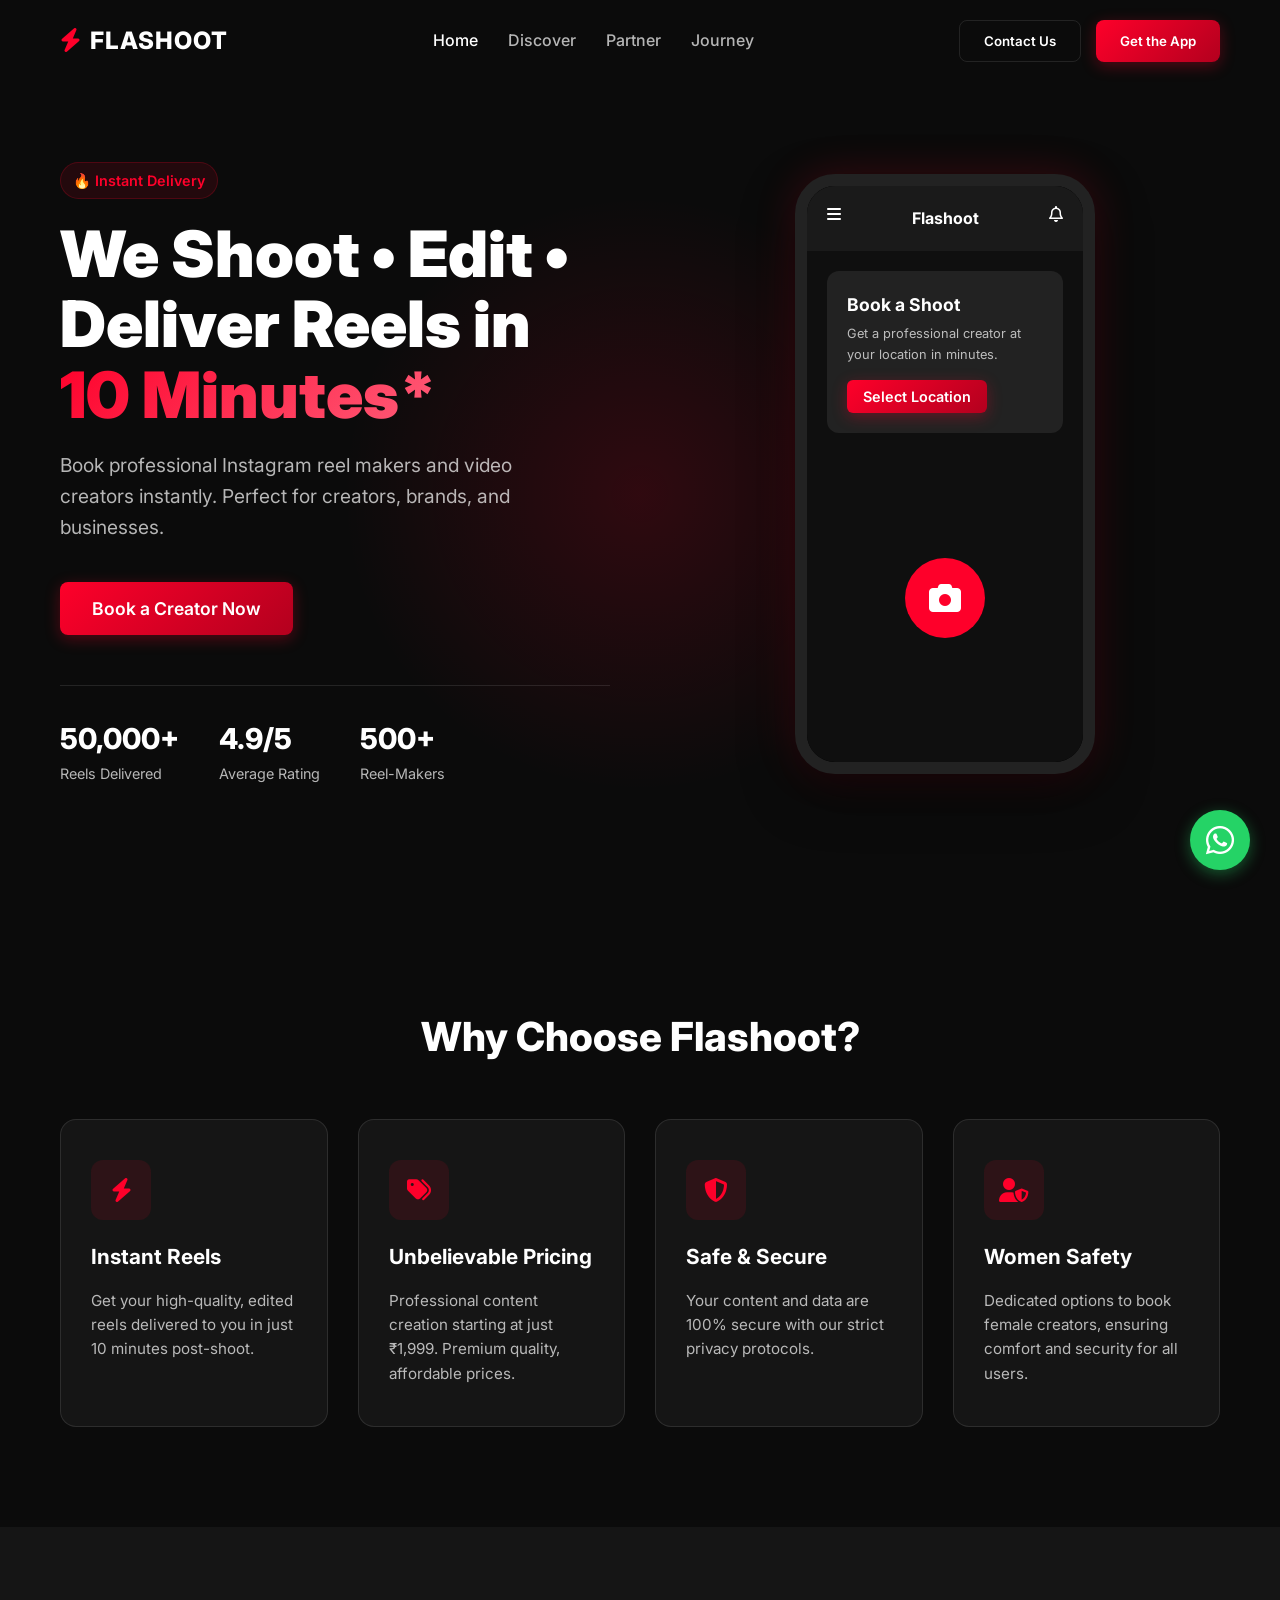
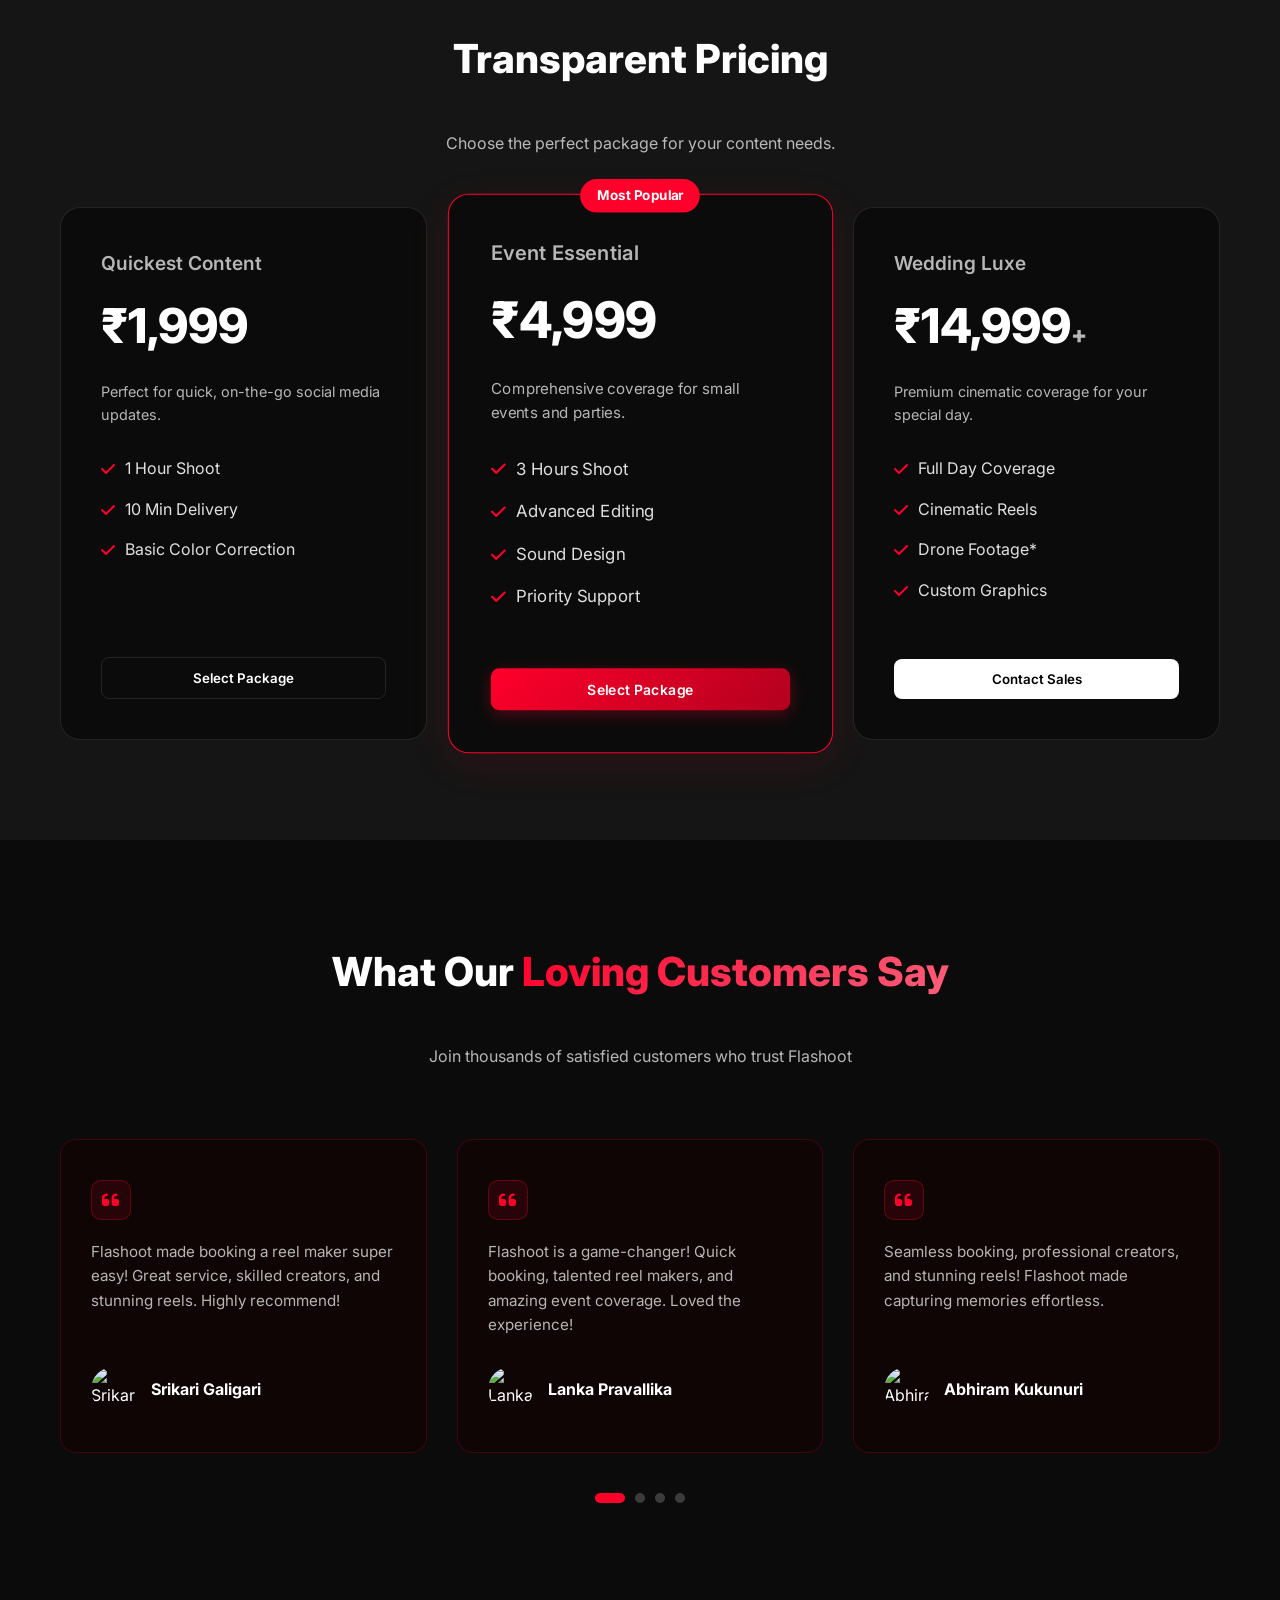
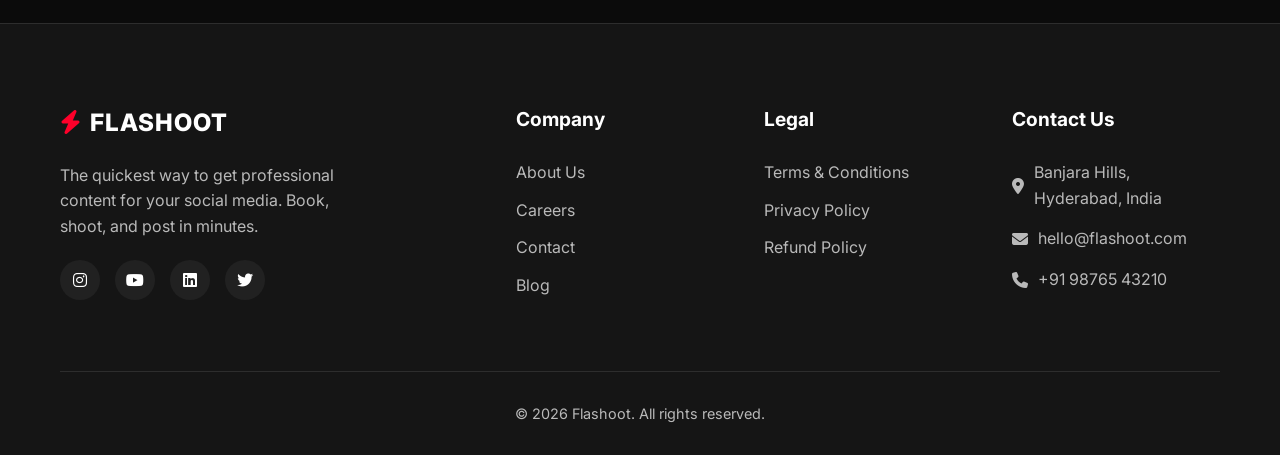
==== commit 70dc8c54: "updated ui" ====
--- a/index.html
+++ b/index.html
@@ -68,7 +68,7 @@
                 <p class="hero-subtitle">Book professional Instagram reel makers and video creators instantly. Perfect
                     for creators, brands, and businesses.</p>
                 <div class="hero-cta">
-                    <button class="btn-primary btn-large">Book a Creator Now</button>
+                    <button class="btn-primary btn-large" id="book_creater">Book a Creator Now</button>
                     <!-- <button class="btn-secondary btn-large"><i class="fa-brands fa-apple"></i> Download App</button> -->
                 </div>
 
@@ -233,6 +233,83 @@
             </div>
         </div>
     </section> -->
+
+    <!-- Testimonials Section -->
+    <section class="testimonials" id="testimonials">
+        <div class="container">
+            <h2 class="section-title text-center">What Our <span class="highlight">Loving Customers Say</span></h2>
+            <p class="section-subtitle text-center">Join thousands of satisfied customers who trust Flashoot</p>
+
+            <div class="testimonial-slider-container">
+                <div class="testimonial-track" id="testimonialTrack">
+                    <!-- Card 1 -->
+                    <div class="testimonial-card">
+                        <div class="quote-icon"><i class="fa-solid fa-quote-left"></i></div>
+                        <p>Flashoot made booking a reel maker super easy! Great service, skilled creators, and stunning
+                            reels. Highly recommend!</p>
+                        <div class="customer-info">
+                            <img src="https://i.pravatar.cc/150?img=5" alt="Srikari Galigari" class="customer-img">
+                            <span class="customer-name">Srikari Galigari</span>
+                        </div>
+                    </div>
+                    <!-- Card 2 -->
+                    <div class="testimonial-card">
+                        <div class="quote-icon"><i class="fa-solid fa-quote-left"></i></div>
+                        <p>Flashoot is a game-changer! Quick booking, talented reel makers, and amazing event coverage.
+                            Loved the experience!</p>
+                        <div class="customer-info">
+                            <img src="https://i.pravatar.cc/150?img=9" alt="Lanka Pravallika" class="customer-img">
+                            <span class="customer-name">Lanka Pravallika</span>
+                        </div>
+                    </div>
+                    <!-- Card 3 -->
+                    <div class="testimonial-card">
+                        <div class="quote-icon"><i class="fa-solid fa-quote-left"></i></div>
+                        <p>Seamless booking, professional creators, and stunning reels! Flashoot made capturing memories
+                            effortless.</p>
+                        <div class="customer-info">
+                            <img src="https://i.pravatar.cc/150?img=11" alt="Abhiram Kukunuri" class="customer-img">
+                            <span class="customer-name">Abhiram Kukunuri</span>
+                        </div>
+                    </div>
+                    <!-- Card 4 -->
+                    <div class="testimonial-card">
+                        <div class="quote-icon"><i class="fa-solid fa-quote-left"></i></div>
+                        <p>The best platform to find creative talent quickly. Their 10-minute delivery promise is
+                            absolutely real and mind-blowing.</p>
+                        <div class="customer-info">
+                            <img src="https://i.pravatar.cc/150?img=12" alt="Karthik Reddy" class="customer-img">
+                            <span class="customer-name">Karthik Reddy</span>
+                        </div>
+                    </div>
+                    <!-- Card 5 -->
+                    <div class="testimonial-card">
+                        <div class="quote-icon"><i class="fa-solid fa-quote-left"></i></div>
+                        <p>I hired a creator for my startup's social media. The quality of the reels was premium, and
+                            the process was so smooth.</p>
+                        <div class="customer-info">
+                            <img src="https://i.pravatar.cc/150?img=16" alt="Priya Sharma" class="customer-img">
+                            <span class="customer-name">Priya Sharma</span>
+                        </div>
+                    </div>
+                    <!-- Card 6 -->
+                    <div class="testimonial-card">
+                        <div class="quote-icon"><i class="fa-solid fa-quote-left"></i></div>
+                        <p>Highly affordable and safe! Dedicated options for female creators made me feel super secure
+                            and comfortable during the shoot.</p>
+                        <div class="customer-info">
+                            <img src="https://i.pravatar.cc/150?img=20" alt="Neha Gupta" class="customer-img">
+                            <span class="customer-name">Neha Gupta</span>
+                        </div>
+                    </div>
+                </div>
+
+                <div class="slider-dots" id="sliderDots">
+                    <!-- Dots will be populated by JS -->
+                </div>
+            </div>
+        </div>
+    </section>
 
     <!-- Footer -->
     <footer class="footer">
--- a/style.css
+++ b/style.css
@@ -733,6 +733,98 @@
     transform: scale(1.1);
 }
 
+/* Testimonials */
+.testimonials {
+    padding: 100px 0;
+    position: relative;
+}
+
+.testimonial-slider-container {
+    margin-top: 50px;
+    overflow: hidden;
+    position: relative;
+    padding: 20px 0;
+}
+
+.testimonial-track {
+    display: flex;
+    gap: 30px;
+    transition: transform 0.5s ease;
+}
+
+.testimonial-card {
+    flex: 0 0 calc(33.333% - 20px);
+    background: #0f0505;
+    border: 1px solid rgba(254, 0, 42, 0.2);
+    border-radius: 16px;
+    padding: 40px 30px;
+    display: flex;
+    flex-direction: column;
+    gap: 20px;
+}
+
+.quote-icon {
+    width: 40px;
+    height: 40px;
+    background: rgba(254, 0, 42, 0.1);
+    border: 1px solid rgba(254, 0, 42, 0.3);
+    border-radius: 10px;
+    display: flex;
+    align-items: center;
+    justify-content: center;
+    color: var(--primary);
+    font-size: 1.2rem;
+}
+
+.testimonial-card p {
+    color: var(--text-muted);
+    font-size: 0.95rem;
+    flex-grow: 1;
+    line-height: 1.6;
+}
+
+.customer-info {
+    display: flex;
+    align-items: center;
+    gap: 15px;
+    margin-top: 10px;
+}
+
+.customer-img {
+    width: 45px;
+    height: 45px;
+    border-radius: 50%;
+    object-fit: cover;
+}
+
+.customer-name {
+    font-weight: 700;
+    font-size: 1rem;
+    color: white;
+}
+
+.slider-dots {
+    display: flex;
+    justify-content: center;
+    gap: 10px;
+    margin-top: 40px;
+}
+
+.dot {
+    width: 10px;
+    height: 10px;
+    background: rgba(255, 255, 255, 0.2);
+    border-radius: 50%;
+    cursor: pointer;
+    transition: var(--transition);
+}
+
+.dot.active {
+    width: 30px;
+    background: var(--primary);
+    border-radius: 10px;
+}
+
 /* Responsive */
 @media (max-width: 992px) {
     .hero .container {
@@ -755,6 +847,10 @@
     .footer-grid {
         grid-template-columns: 1fr 1fr;
     }
+
+    .testimonial-card {
+        flex: 0 0 calc(50% - 15px);
+    }
 }
 
 @media (max-width: 768px) {
@@ -781,4 +877,8 @@
     .store-buttons {
         flex-direction: column;
     }
-}
+
+    .testimonial-card {
+        flex: 0 0 100%;
+    }
+}
